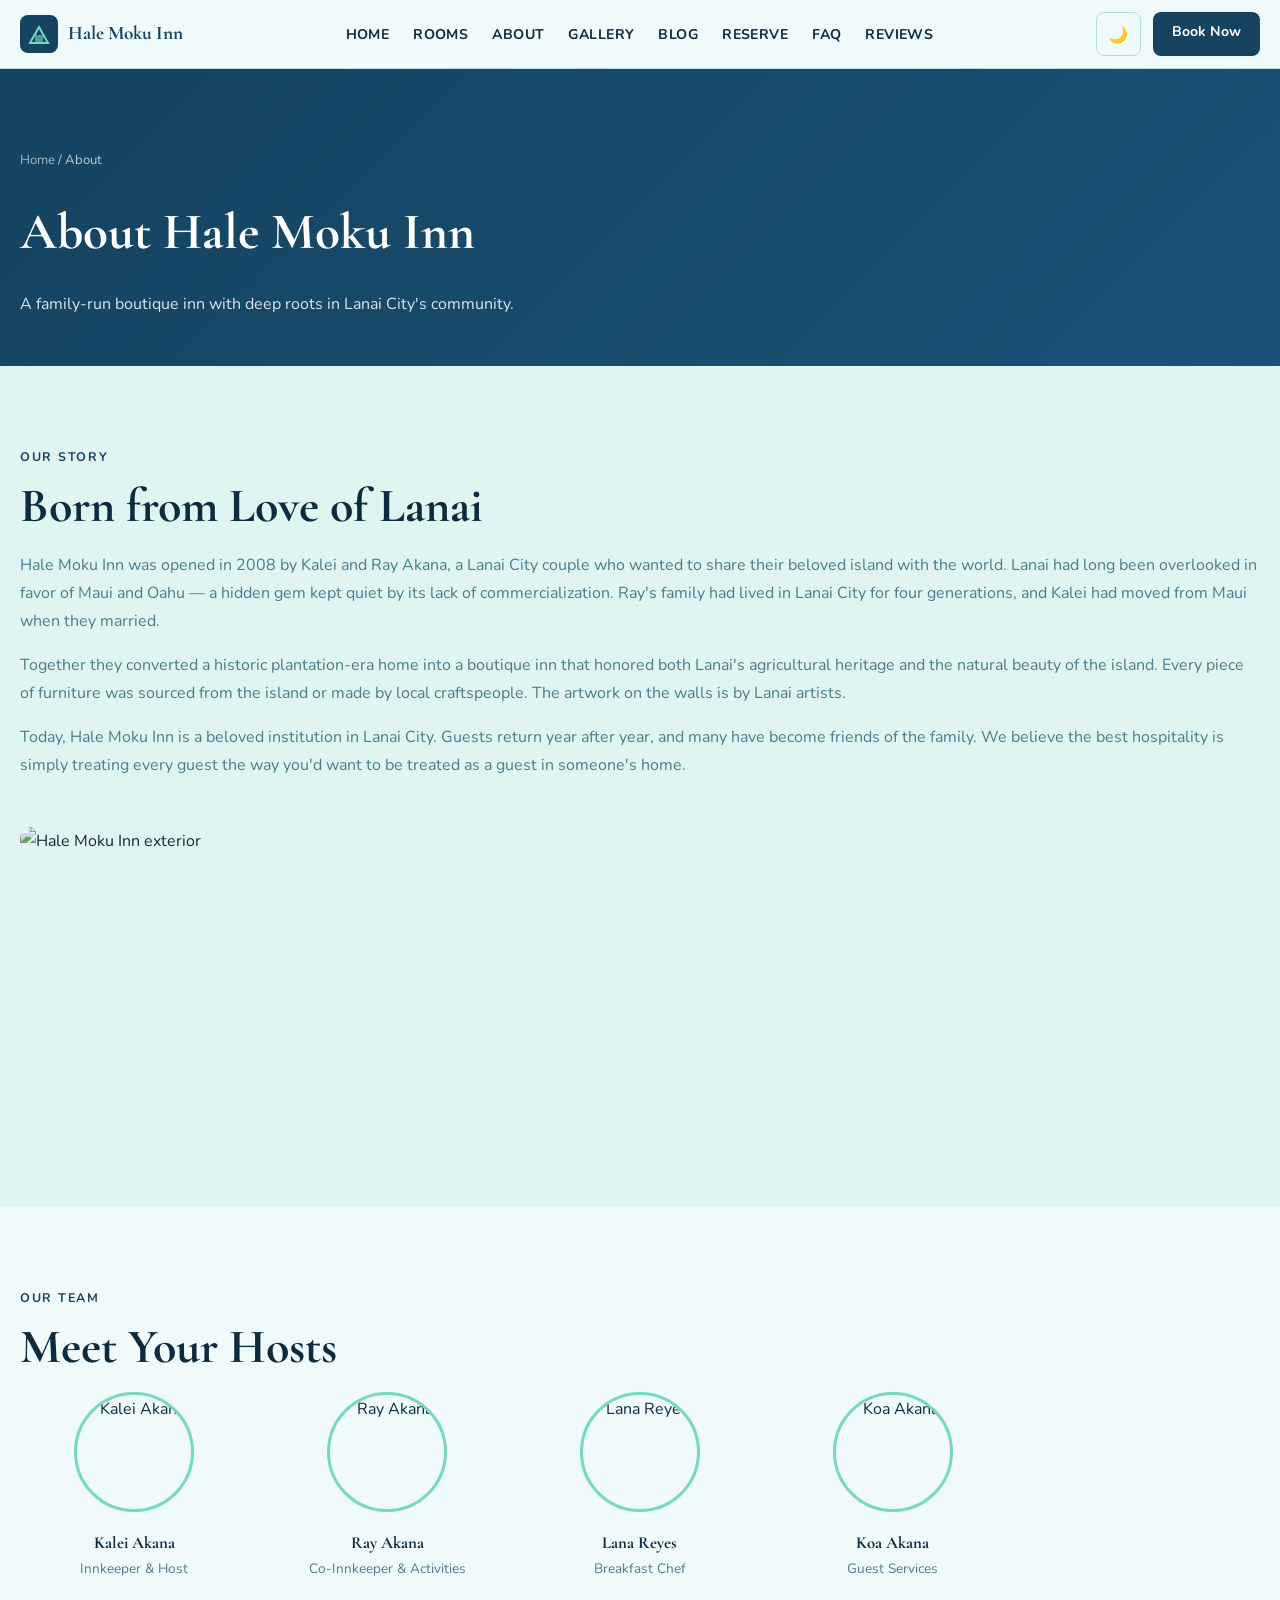
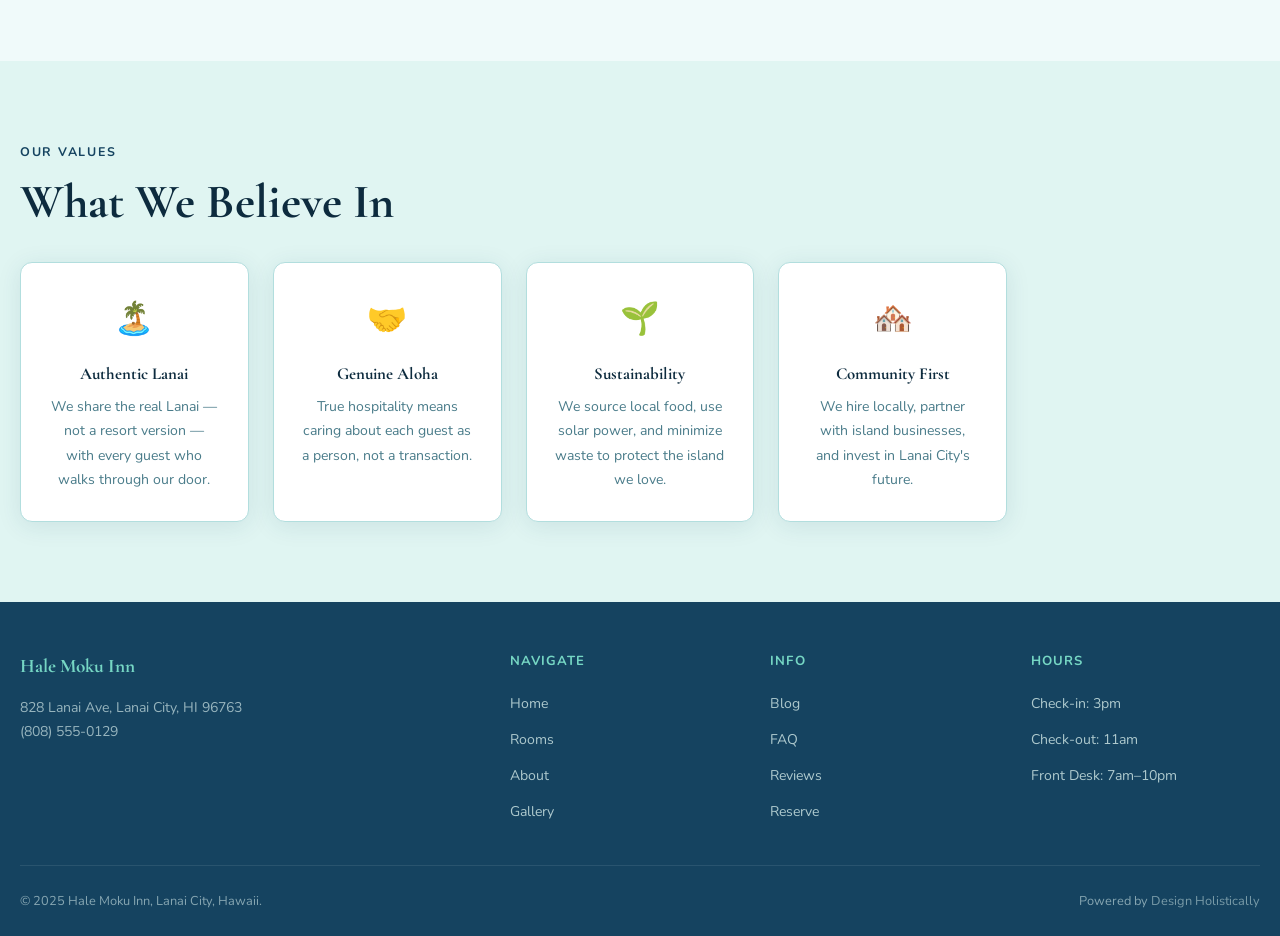
==== about.html @ 3903d4b3 "Initial commit: Hale Moku Inn — Hawaii lodging sample site (Lanai City, Lanai)" ====
<!DOCTYPE html>
<html lang="en" data-theme="light">
<head>
<meta charset="UTF-8"><meta name="viewport" content="width=device-width, initial-scale=1.0">
<title>About — Hale Moku Inn | Lanai City, Hawaii</title>
<meta name="description" content="Learn about Hale Moku Inn's story, innkeepers, and the values that make this Lanai City boutique inn special.">
<meta property="og:title" content="About — Hale Moku Inn">
<meta property="og:type" content="website">
<link rel="stylesheet" href="css/style.css">
<script type="application/ld+json">{"@context":"https://schema.org","@type":"LodgingBusiness","name":"Hale Moku Inn","description":"Your home away from home in paradise","telephone":"(808) 555-0129","address":{"@type":"PostalAddress","streetAddress":"828 Lanai Ave","addressLocality":"Lanai City","addressRegion":"HI","postalCode":"96763"},"priceRange":"$$"}</script>
</head>
<body>
<header class="site-header">
  <div class="header-inner">
    <a href="index.html" class="logo-wrap"><svg width="38" height="38" viewBox="0 0 38 38" fill="none">
  <rect width="38" height="38" rx="8" fill="#154360"/>
  <path d="M10 28 L19 12 L28 28 Z" stroke="#76D7C4" stroke-width="2" fill="none"/>
  <rect x="15" y="20" width="8" height="8" fill="#76D7C4" opacity="0.6"/>
</svg><span>Hale Moku Inn</span></a>
    <nav><ul class="nav-links" id="nav-links">
      <li><a href="index.html">Home</a></li><li><a href="services.html">Rooms</a></li><li><a href="about.html">About</a></li><li><a href="gallery.html">Gallery</a></li><li><a href="blog.html">Blog</a></li><li><a href="booking.html">Reserve</a></li><li><a href="faq.html">FAQ</a></li><li><a href="reviews.html">Reviews</a></li>
    </ul></nav>
    <div class="header-actions">
      <button id="theme-toggle" class="btn-theme">🌙</button>
      <a href="booking.html" class="btn-book">Book Now</a>
      <button class="hamburger" id="hamburger" aria-label="Menu" aria-expanded="false"><span></span><span></span><span></span></button>
    </div>
  </div>
</header>
<main>

  <div class="page-hero"><div class="section-inner">
    <div class="breadcrumb"><a href="index.html">Home</a> / About</div>
    <h1>About Hale Moku Inn</h1>
    <p>A family-run boutique inn with deep roots in Lanai City's community.</p>
  </div></div>
  <section class="section section-alt"><div class="section-inner">
    <div style="display:grid;gap:3rem;">
      <div class="reveal">
        <div class="section-label">Our Story</div>
        <h2 class="section-title">Born from Love of Lanai</h2>
        <p style="color:var(--text-muted);margin-bottom:1rem;">Hale Moku Inn was opened in 2008 by Kalei and Ray Akana, a Lanai City couple who wanted to share their beloved island with the world. Lanai had long been overlooked in favor of Maui and Oahu — a hidden gem kept quiet by its lack of commercialization. Ray's family had lived in Lanai City for four generations, and Kalei had moved from Maui when they married.</p>
        <p style="color:var(--text-muted);margin-bottom:1rem;">Together they converted a historic plantation-era home into a boutique inn that honored both Lanai's agricultural heritage and the natural beauty of the island. Every piece of furniture was sourced from the island or made by local craftspeople. The artwork on the walls is by Lanai artists.</p>
        <p style="color:var(--text-muted);">Today, Hale Moku Inn is a beloved institution in Lanai City. Guests return year after year, and many have become friends of the family. We believe the best hospitality is simply treating every guest the way you'd want to be treated as a guest in someone's home.</p>
      </div>
      <img src="https://picsum.photos/760/360?random=417" alt="Hale Moku Inn exterior" style="border-radius:12px;width:100%;height:300px;object-fit:cover;" class="reveal">
    </div>
  </div></section>
  <section class="section"><div class="section-inner">
    <div class="section-label reveal">Our Team</div>
    <h2 class="section-title reveal">Meet Your Hosts</h2>
    <div class="team-grid">
      <div class="team-card reveal"><img src="https://picsum.photos/120/120?random=418" alt="Kalei Akana"><h3>Kalei Akana</h3><p>Innkeeper & Host</p></div>
      <div class="team-card reveal"><img src="https://picsum.photos/120/120?random=419" alt="Ray Akana"><h3>Ray Akana</h3><p>Co-Innkeeper & Activities</p></div>
      <div class="team-card reveal"><img src="https://picsum.photos/120/120?random=420" alt="Lana Reyes"><h3>Lana Reyes</h3><p>Breakfast Chef</p></div>
      <div class="team-card reveal"><img src="https://picsum.photos/120/120?random=421" alt="Koa Akana"><h3>Koa Akana</h3><p>Guest Services</p></div>
    </div>
  </div></section>
  <section class="section section-alt"><div class="section-inner">
    <div class="section-label reveal">Our Values</div>
    <h2 class="section-title reveal">What We Believe In</h2>
    <div class="values-grid">
      <div class="value-card reveal"><div class="value-icon">🏝️</div><h3>Authentic Lanai</h3><p>We share the real Lanai — not a resort version — with every guest who walks through our door.</p></div>
      <div class="value-card reveal"><div class="value-icon">🤝</div><h3>Genuine Aloha</h3><p>True hospitality means caring about each guest as a person, not a transaction.</p></div>
      <div class="value-card reveal"><div class="value-icon">🌱</div><h3>Sustainability</h3><p>We source local food, use solar power, and minimize waste to protect the island we love.</p></div>
      <div class="value-card reveal"><div class="value-icon">🏘️</div><h3>Community First</h3><p>We hire locally, partner with island businesses, and invest in Lanai City's future.</p></div>
    </div>
  </div></section>

</main>
<footer class="site-footer">
  <div class="footer-inner">
    <div class="footer-brand"><div class="logo-wrap" style="color:var(--accent);">Hale Moku Inn</div><p>828 Lanai Ave, Lanai City, HI 96763<br>(808) 555-0129</p></div>
    <div class="footer-col"><h4>Navigate</h4><ul><li><a href="index.html">Home</a></li><li><a href="services.html">Rooms</a></li><li><a href="about.html">About</a></li><li><a href="gallery.html">Gallery</a></li></ul></div>
    <div class="footer-col"><h4>Info</h4><ul><li><a href="blog.html">Blog</a></li><li><a href="faq.html">FAQ</a></li><li><a href="reviews.html">Reviews</a></li><li><a href="booking.html">Reserve</a></li></ul></div>
    <div class="footer-col"><h4>Hours</h4><ul><li><a href="#">Check-in: 3pm</a></li><li><a href="#">Check-out: 11am</a></li><li><a href="#">Front Desk: 7am–10pm</a></li></ul></div>
  </div>
  <div class="footer-bottom"><span>© 2025 Hale Moku Inn, Lanai City, Hawaii.</span><span>Powered by <a href="https://designholistically.com" target="_blank" rel="noopener">Design Holistically</a></span></div>
</footer>
<button class="back-to-top" id="back-to-top" aria-label="Back to top">↑</button>
<script src="js/main.js"></script>
</body>
</html>
---- css/style.css ----
@import url('https://fonts.googleapis.com/css2?family=Cormorant+Garamond:ital,wght@0,400;0,600;0,700;1,400&family=Nunito:wght@400;600;700&display=swap');
:root {
  --primary: #154360;
  --accent: #76D7C4;
  --bg: #F0FAFA;
  --bg2: #E0F5F2;
  --text: #0D2B3E;
  --text-muted: #4A7C8A;
  --border: #B2DEDE;
  --white: #ffffff;
  --shadow: 0 4px 24px rgba(21,67,96,0.10);
  --radius: 12px;
  --font-heading: 'Cormorant Garamond', serif;
  --font-body: 'Nunito', sans-serif;
  --transition: all 0.3s ease;
}
[data-theme="dark"] {
  --bg: #071520;
  --bg2: #0C1E2E;
  --text: #E0F5F2;
  --text-muted: #76D7C4;
  --border: #1A3A52;
  --white: #0C1E2E;
  --shadow: 0 4px 24px rgba(0,0,0,0.45);
}
*, *::before, *::after { box-sizing: border-box; margin: 0; padding: 0; }
html { scroll-behavior: smooth; }
body { font-family: var(--font-body); background: var(--bg); color: var(--text); line-height: 1.75; transition: background 0.3s, color 0.3s; }
img { max-width: 100%; display: block; }
a { color: var(--primary); text-decoration: none; }
.site-header { position: sticky; top: 0; z-index: 100; background: rgba(240,250,250,0.88); backdrop-filter: blur(12px); border-bottom: 1px solid var(--border); padding: 0 1.25rem; }
[data-theme="dark"] .site-header { background: rgba(7,21,32,0.88); }
.header-inner { max-width: 1280px; margin: 0 auto; display: flex; align-items: center; justify-content: space-between; height: 68px; }
.logo-wrap { display: flex; align-items: center; gap: 0.6rem; font-family: var(--font-heading); font-size: 1.2rem; font-weight: 700; color: var(--primary); }
.nav-links { display: flex; gap: 1.5rem; list-style: none; }
.nav-links a { font-size: 0.88rem; font-weight: 700; color: var(--text); letter-spacing: 0.03em; text-transform: uppercase; transition: color 0.2s; }
.nav-links a:hover { color: var(--primary); }
.header-actions { display: flex; align-items: center; gap: 0.75rem; }
.btn-theme { background: none; border: 1px solid var(--border); border-radius: 8px; padding: 0.4rem 0.7rem; cursor: pointer; color: var(--text); font-size: 1rem; min-width: 44px; min-height: 44px; transition: var(--transition); }
.btn-book { background: var(--primary); color: #fff; border: none; border-radius: 8px; padding: 0.5rem 1.2rem; font-weight: 700; cursor: pointer; font-size: 0.88rem; min-height: 44px; transition: var(--transition); }
.btn-book:hover { background: var(--accent); color: var(--primary); }
.hamburger { display: none; flex-direction: column; gap: 5px; background: none; border: none; cursor: pointer; padding: 0.5rem; min-width: 44px; min-height: 44px; justify-content: center; align-items: center; }
.hamburger span { width: 24px; height: 2px; background: var(--text); border-radius: 2px; transition: var(--transition); }
@media (max-width: 768px) { .nav-links { display: none; flex-direction: column; position: absolute; top: 68px; left: 0; right: 0; background: var(--bg); border-bottom: 1px solid var(--border); padding: 1rem 1.25rem; gap: 0.5rem; } .nav-links.open { display: flex; } .hamburger { display: flex; } .btn-book { display: none; } }
.hero { position: relative; min-height: 92vh; display: flex; align-items: center; overflow: hidden; }
.hero-bg { position: absolute; inset: 0; }
.hero-bg img { width: 100%; height: 100%; object-fit: cover; }
.hero-overlay { position: absolute; inset: 0; background: linear-gradient(160deg, rgba(21,67,96,0.78) 0%, rgba(118,215,196,0.25) 100%); }
.hero-content { position: relative; z-index: 2; max-width: 1280px; margin: 0 auto; padding: 4rem 1.25rem; }
.hero-badge { display: inline-block; background: rgba(118,215,196,0.2); color: var(--accent); border: 1px solid rgba(118,215,196,0.5); border-radius: 20px; padding: 0.3rem 1rem; font-size: 0.78rem; font-weight: 700; letter-spacing: 0.1em; text-transform: uppercase; margin-bottom: 1.5rem; }
.hero h1 { font-family: var(--font-heading); font-size: clamp(2.8rem, 6vw, 5rem); font-weight: 700; color: #fff; line-height: 1.1; margin-bottom: 1.25rem; max-width: 680px; }
.hero p { font-size: 1.1rem; color: rgba(255,255,255,0.88); max-width: 500px; margin-bottom: 2rem; }
.hero-cta { display: flex; gap: 1rem; flex-wrap: wrap; }
.btn-primary { background: var(--accent); color: var(--primary); border: none; border-radius: 8px; padding: 0.85rem 2rem; font-weight: 700; font-size: 1rem; cursor: pointer; transition: var(--transition); min-height: 44px; display: inline-flex; align-items: center; gap: 0.5rem; }
.btn-primary:hover { background: #fff; }
.btn-secondary { background: transparent; color: #fff; border: 2px solid rgba(255,255,255,0.65); border-radius: 8px; padding: 0.85rem 2rem; font-weight: 700; font-size: 1rem; cursor: pointer; transition: var(--transition); min-height: 44px; display: inline-flex; align-items: center; }
.btn-secondary:hover { background: rgba(255,255,255,0.15); }
.section { padding: 5rem 1.25rem; }
.section-inner { max-width: 1280px; margin: 0 auto; }
.section-label { font-size: 0.78rem; font-weight: 700; letter-spacing: 0.14em; text-transform: uppercase; color: var(--primary); margin-bottom: 0.75rem; }
.section-title { font-family: var(--font-heading); font-size: clamp(1.8rem, 4vw, 3rem); font-weight: 700; color: var(--text); line-height: 1.15; margin-bottom: 1rem; }
.section-sub { font-size: 1.05rem; color: var(--text-muted); max-width: 600px; margin-bottom: 3rem; }
.section-alt { background: var(--bg2); }
.services-grid { display: grid; grid-template-columns: repeat(auto-fill, minmax(280px, 1fr)); gap: 1.5rem; }
.service-card { background: var(--white); border: 1px solid var(--border); border-radius: var(--radius); overflow: hidden; transition: var(--transition); box-shadow: var(--shadow); }
.service-card:hover { transform: translateY(-4px); box-shadow: 0 14px 40px rgba(21,67,96,0.15); }
.service-card img { width: 100%; height: 200px; object-fit: cover; }
.service-card-body { padding: 1.5rem; }
.service-card h3 { font-family: var(--font-heading); font-size: 1.25rem; color: var(--text); margin-bottom: 0.4rem; }
.service-card p { font-size: 0.9rem; color: var(--text-muted); margin-bottom: 0.75rem; }
.service-price { font-size: 1.05rem; font-weight: 700; color: var(--primary); }
.testimonials-grid { display: grid; grid-template-columns: repeat(auto-fill, minmax(280px, 1fr)); gap: 1.5rem; }
.testimonial-card { background: var(--white); border: 1px solid var(--border); border-radius: var(--radius); padding: 2rem; box-shadow: var(--shadow); }
.stars { color: var(--accent); font-size: 1.1rem; margin-bottom: 0.75rem; }
.testimonial-text { font-style: italic; font-family: var(--font-heading); font-size: 1rem; color: var(--text-muted); margin-bottom: 1.25rem; }
.testimonial-author { display: flex; align-items: center; gap: 0.75rem; }
.testimonial-author img { width: 44px; height: 44px; border-radius: 50%; object-fit: cover; }
.testimonial-author strong { display: block; font-size: 0.88rem; color: var(--text); }
.testimonial-author span { font-size: 0.78rem; color: var(--text-muted); }
.cta-banner { background: linear-gradient(135deg, var(--primary), #1A5276); color: #fff; padding: 4rem 1.25rem; text-align: center; }
.cta-banner h2 { font-family: var(--font-heading); font-size: clamp(1.8rem, 3vw, 2.8rem); margin-bottom: 1rem; }
.cta-banner p { font-size: 1rem; opacity: 0.85; margin-bottom: 2rem; max-width: 500px; margin-left: auto; margin-right: auto; }
.gallery-grid { display: grid; grid-template-columns: repeat(2, 1fr); gap: 1rem; }
@media (min-width: 768px) { .gallery-grid { grid-template-columns: repeat(3, 1fr); } }
@media (min-width: 1280px) { .gallery-grid { grid-template-columns: repeat(4, 1fr); } }
.gallery-item { border-radius: var(--radius); overflow: hidden; aspect-ratio: 1; cursor: pointer; }
.gallery-item img { width: 100%; height: 100%; object-fit: cover; transition: transform 0.4s; }
.gallery-item:hover img { transform: scale(1.05); }
.blog-grid { display: grid; grid-template-columns: repeat(auto-fill, minmax(300px, 1fr)); gap: 1.5rem; }
.blog-card { background: var(--white); border: 1px solid var(--border); border-radius: var(--radius); overflow: hidden; transition: var(--transition); box-shadow: var(--shadow); }
.blog-card:hover { transform: translateY(-3px); }
.blog-card img { width: 100%; height: 200px; object-fit: cover; }
.blog-card-body { padding: 1.5rem; }
.blog-tag { font-size: 0.75rem; font-weight: 700; letter-spacing: 0.1em; text-transform: uppercase; color: var(--primary); margin-bottom: 0.5rem; }
.blog-card h3 { font-family: var(--font-heading); font-size: 1.1rem; color: var(--text); margin-bottom: 0.4rem; line-height: 1.3; }
.blog-card p { font-size: 0.9rem; color: var(--text-muted); margin-bottom: 0.75rem; }
.blog-meta { font-size: 0.78rem; color: var(--text-muted); }
.read-more { color: var(--primary); font-weight: 700; font-size: 0.9rem; }
.blog-post { max-width: 760px; margin: 0 auto; padding: 3rem 1.25rem; }
.blog-post h1 { font-family: var(--font-heading); font-size: clamp(1.8rem, 4vw, 2.8rem); color: var(--text); margin-bottom: 1rem; line-height: 1.2; }
.blog-post .meta { font-size: 0.82rem; color: var(--text-muted); margin-bottom: 2rem; }
.blog-post img { border-radius: var(--radius); margin: 2rem 0; width: 100%; height: 400px; object-fit: cover; }
.blog-post h2 { font-family: var(--font-heading); font-size: 1.6rem; color: var(--text); margin: 2rem 0 0.75rem; }
.blog-post p { font-size: 1rem; color: var(--text-muted); margin-bottom: 1.25rem; }
.blog-post ul { margin: 1rem 0 1.5rem 1.5rem; color: var(--text-muted); }
.blog-post ul li { margin-bottom: 0.5rem; }
.booking-section { max-width: 680px; margin: 0 auto; padding: 3rem 1.25rem; }
.step-indicator { display: flex; gap: 0.5rem; margin-bottom: 2.5rem; }
.step { flex: 1; height: 4px; border-radius: 2px; background: var(--border); transition: var(--transition); }
.step.active { background: var(--primary); }
.step.done { background: var(--accent); }
.form-group { margin-bottom: 1.5rem; }
.form-group label { display: block; font-weight: 700; font-size: 0.88rem; margin-bottom: 0.5rem; color: var(--text); }
.form-group input, .form-group select, .form-group textarea { width: 100%; padding: 0.75rem 1rem; border: 1px solid var(--border); border-radius: 8px; font-family: var(--font-body); font-size: 0.95rem; background: var(--bg); color: var(--text); transition: border-color 0.2s; min-height: 44px; }
.form-group input:focus, .form-group select:focus, .form-group textarea:focus { outline: none; border-color: var(--primary); }
.form-group textarea { min-height: 120px; resize: vertical; }
.form-nav { display: flex; gap: 1rem; justify-content: space-between; margin-top: 2rem; }
.booking-step { display: none; }
.booking-step.active { display: block; }
.service-option { border: 2px solid var(--border); border-radius: var(--radius); padding: 1.25rem; cursor: pointer; transition: var(--transition); margin-bottom: 0.75rem; }
.service-option:hover, .service-option.selected { border-color: var(--primary); background: rgba(21,67,96,0.05); }
.service-option h3 { font-family: var(--font-heading); font-size: 1.05rem; color: var(--text); }
.service-option p { font-size: 0.85rem; color: var(--text-muted); }
.confirmation-box { background: var(--bg2); border: 1px solid var(--border); border-radius: var(--radius); padding: 2rem; text-align: center; }
.confirmation-box .check { font-size: 3rem; margin-bottom: 1rem; }
.confirmation-box h2 { font-family: var(--font-heading); font-size: 1.8rem; color: var(--primary); margin-bottom: 0.5rem; }
.admin-login { max-width: 400px; margin: 6rem auto; padding: 0 1.25rem; }
.admin-card { background: var(--white); border: 1px solid var(--border); border-radius: var(--radius); padding: 2.5rem; box-shadow: var(--shadow); }
.admin-card h1 { font-family: var(--font-heading); font-size: 1.8rem; color: var(--text); margin-bottom: 0.5rem; }
.admin-card p { font-size: 0.88rem; color: var(--text-muted); margin-bottom: 2rem; }
.admin-dash { display: none; max-width: 1200px; margin: 0 auto; padding: 2rem 1.25rem; }
.stats-grid { display: grid; grid-template-columns: repeat(2, 1fr); gap: 1rem; margin-bottom: 2rem; }
@media (min-width: 768px) { .stats-grid { grid-template-columns: repeat(4, 1fr); } }
.stat-card { background: var(--white); border: 1px solid var(--border); border-radius: var(--radius); padding: 1.5rem; text-align: center; box-shadow: var(--shadow); }
.stat-card .stat-num { font-family: var(--font-heading); font-size: 2.2rem; font-weight: 700; color: var(--primary); }
.stat-card .stat-label { font-size: 0.82rem; color: var(--text-muted); margin-top: 0.25rem; }
.admin-table-wrap { background: var(--white); border: 1px solid var(--border); border-radius: var(--radius); padding: 1.5rem; box-shadow: var(--shadow); margin-bottom: 1.5rem; overflow-x: auto; }
.admin-table-wrap h2 { font-family: var(--font-heading); font-size: 1.2rem; margin-bottom: 1rem; color: var(--text); }
table { width: 100%; border-collapse: collapse; font-size: 0.88rem; }
th { text-align: left; padding: 0.6rem 0.75rem; background: var(--bg2); font-weight: 700; font-size: 0.78rem; text-transform: uppercase; letter-spacing: 0.05em; color: var(--text-muted); }
td { padding: 0.7rem 0.75rem; border-top: 1px solid var(--border); color: var(--text); }
.badge { display: inline-block; padding: 0.2rem 0.6rem; border-radius: 12px; font-size: 0.75rem; font-weight: 700; }
.badge-green { background: #D1FAE5; color: #065F46; }
.badge-yellow { background: #FEF3C7; color: #92400E; }
.badge-red { background: #FEE2E2; color: #991B1B; }
.faq-list { max-width: 760px; margin: 0 auto; }
.faq-item { border-bottom: 1px solid var(--border); }
.faq-question { width: 100%; background: none; border: none; text-align: left; padding: 1.25rem 0; font-family: var(--font-heading); font-size: 1.1rem; color: var(--text); cursor: pointer; display: flex; justify-content: space-between; align-items: center; gap: 1rem; min-height: 44px; }
.faq-question:hover { color: var(--primary); }
.faq-icon { font-size: 1.2rem; color: var(--primary); flex-shrink: 0; transition: transform 0.3s; }
.faq-answer { font-size: 0.95rem; color: var(--text-muted); padding-bottom: 1.25rem; display: none; }
.faq-answer.open { display: block; }
.faq-icon.open { transform: rotate(45deg); }
.reviews-grid { display: grid; grid-template-columns: repeat(auto-fill, minmax(280px, 1fr)); gap: 1.5rem; }
.review-card { background: var(--white); border: 1px solid var(--border); border-radius: var(--radius); padding: 1.75rem; box-shadow: var(--shadow); }
.team-grid { display: grid; grid-template-columns: repeat(auto-fill, minmax(220px, 1fr)); gap: 1.5rem; }
.team-card { text-align: center; }
.team-card img { width: 120px; height: 120px; border-radius: 50%; margin: 0 auto 1rem; object-fit: cover; border: 3px solid var(--accent); }
.team-card h3 { font-family: var(--font-heading); font-size: 1.05rem; color: var(--text); }
.team-card p { font-size: 0.85rem; color: var(--text-muted); }
.values-grid { display: grid; grid-template-columns: repeat(auto-fill, minmax(220px, 1fr)); gap: 1.5rem; margin-top: 2rem; }
.value-card { background: var(--white); border: 1px solid var(--border); border-radius: var(--radius); padding: 1.75rem; text-align: center; box-shadow: var(--shadow); }
.value-icon { font-size: 2rem; margin-bottom: 0.75rem; }
.value-card h3 { font-family: var(--font-heading); font-size: 1.05rem; color: var(--text); margin-bottom: 0.4rem; }
.value-card p { font-size: 0.88rem; color: var(--text-muted); }
.site-footer { background: var(--primary); color: rgba(224,245,242,0.85); padding: 3rem 1.25rem 1.5rem; }
.footer-inner { max-width: 1280px; margin: 0 auto; display: grid; grid-template-columns: 1fr; gap: 2rem; }
@media (min-width: 768px) { .footer-inner { grid-template-columns: 2fr 1fr 1fr 1fr; } }
.footer-brand p { font-size: 0.88rem; opacity: 0.75; margin-top: 0.75rem; max-width: 280px; }
.footer-col h4 { font-weight: 700; font-size: 0.82rem; letter-spacing: 0.08em; text-transform: uppercase; color: var(--accent); margin-bottom: 1rem; }
.footer-col ul { list-style: none; }
.footer-col ul li { margin-bottom: 0.5rem; }
.footer-col ul li a { color: rgba(224,245,242,0.75); font-size: 0.88rem; transition: color 0.2s; }
.footer-col ul li a:hover { color: #fff; }
.footer-bottom { max-width: 1280px; margin: 2rem auto 0; padding-top: 1.5rem; border-top: 1px solid rgba(224,245,242,0.15); display: flex; flex-wrap: wrap; justify-content: space-between; gap: 0.5rem; font-size: 0.8rem; opacity: 0.65; }
.footer-bottom a { color: rgba(224,245,242,0.75); }
.back-to-top { position: fixed; bottom: 1.5rem; right: 1.5rem; width: 44px; height: 44px; background: var(--primary); color: #fff; border: none; border-radius: 50%; cursor: pointer; font-size: 1.2rem; display: flex; align-items: center; justify-content: center; box-shadow: 0 4px 16px rgba(0,0,0,0.2); opacity: 0; pointer-events: none; transition: var(--transition); z-index: 90; }
.back-to-top.visible { opacity: 1; pointer-events: all; }
.reveal { opacity: 0; transform: translateY(26px); transition: opacity 0.6s ease, transform 0.6s ease; }
.reveal.visible { opacity: 1; transform: none; }
.page-hero { background: linear-gradient(135deg, var(--primary) 0%, #1A5276 100%); color: #fff; padding: 5rem 1.25rem 3rem; }
.page-hero h1 { font-family: var(--font-heading); font-size: clamp(2rem, 4vw, 3.2rem); margin-bottom: 0.75rem; }
.page-hero p { font-size: 1rem; opacity: 0.85; max-width: 560px; }
.breadcrumb { font-size: 0.82rem; opacity: 0.72; margin-bottom: 1rem; }
.breadcrumb a { color: rgba(255,255,255,0.85); }
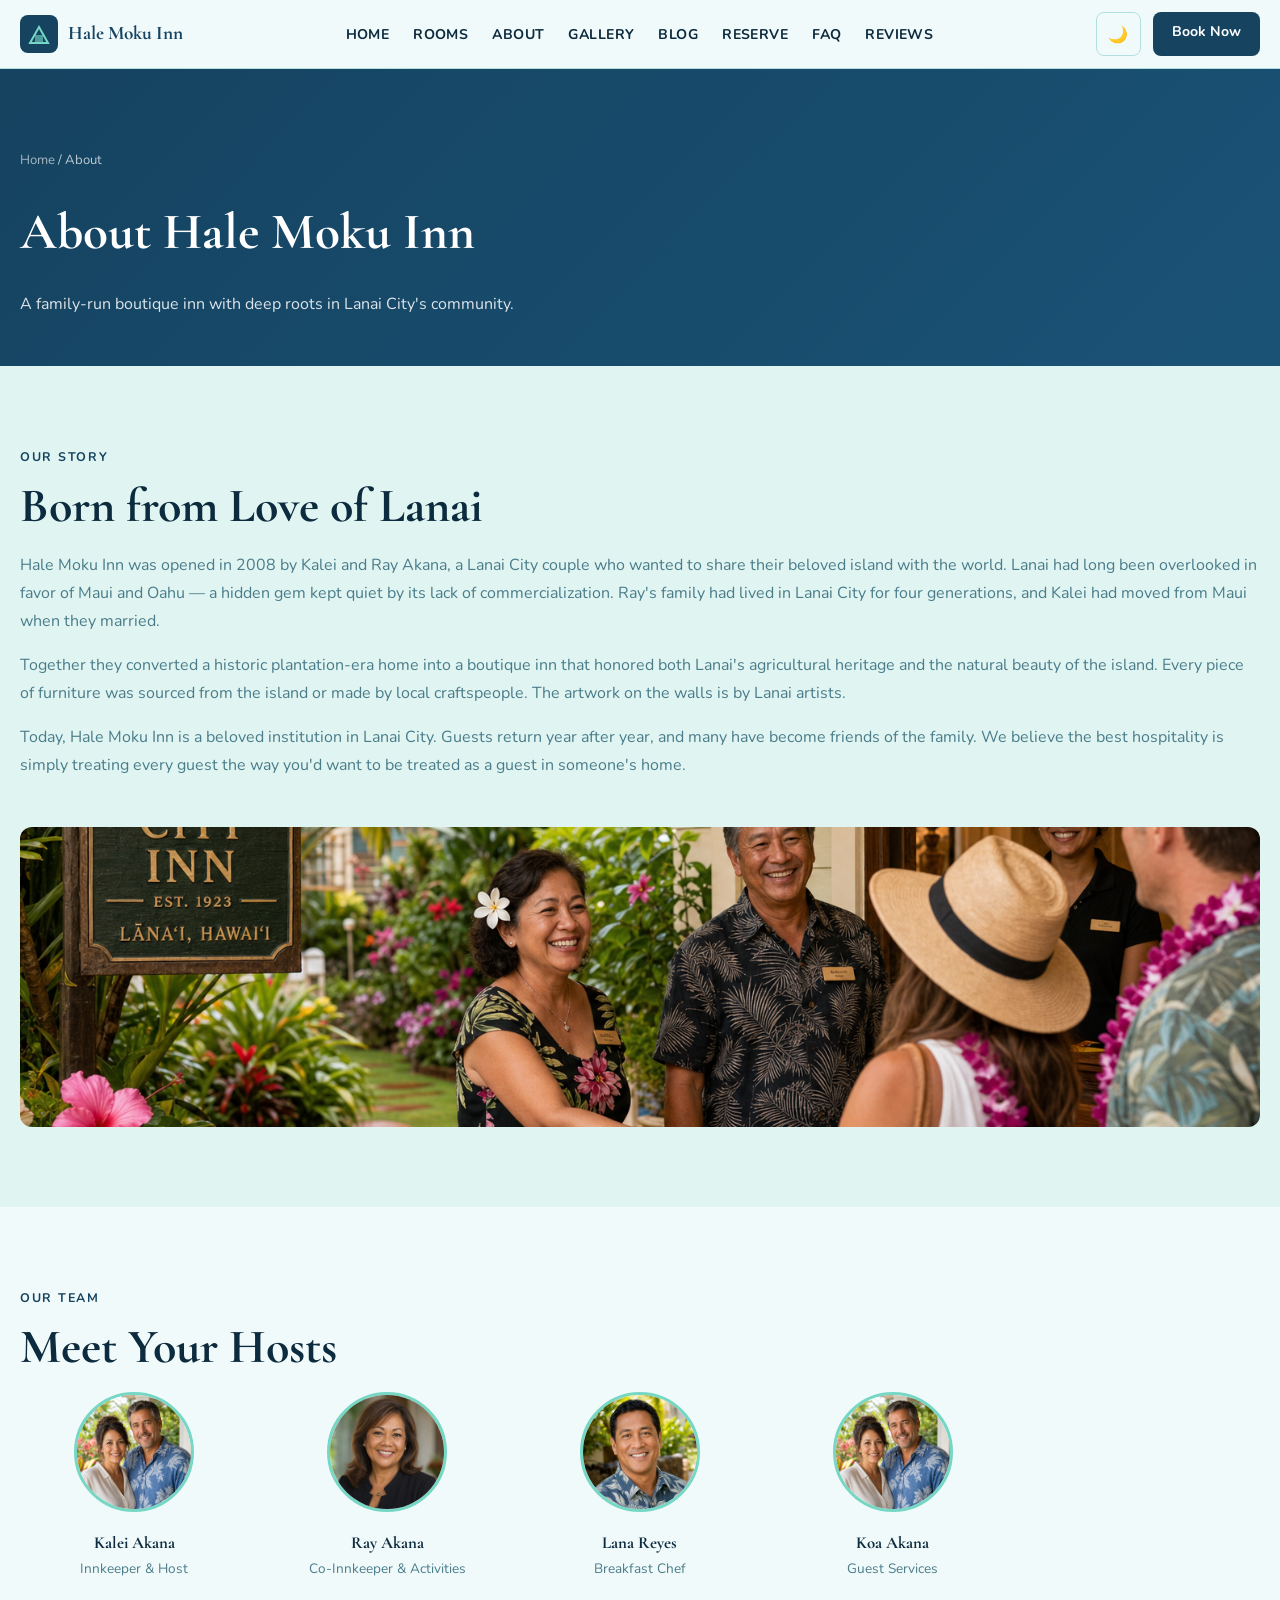
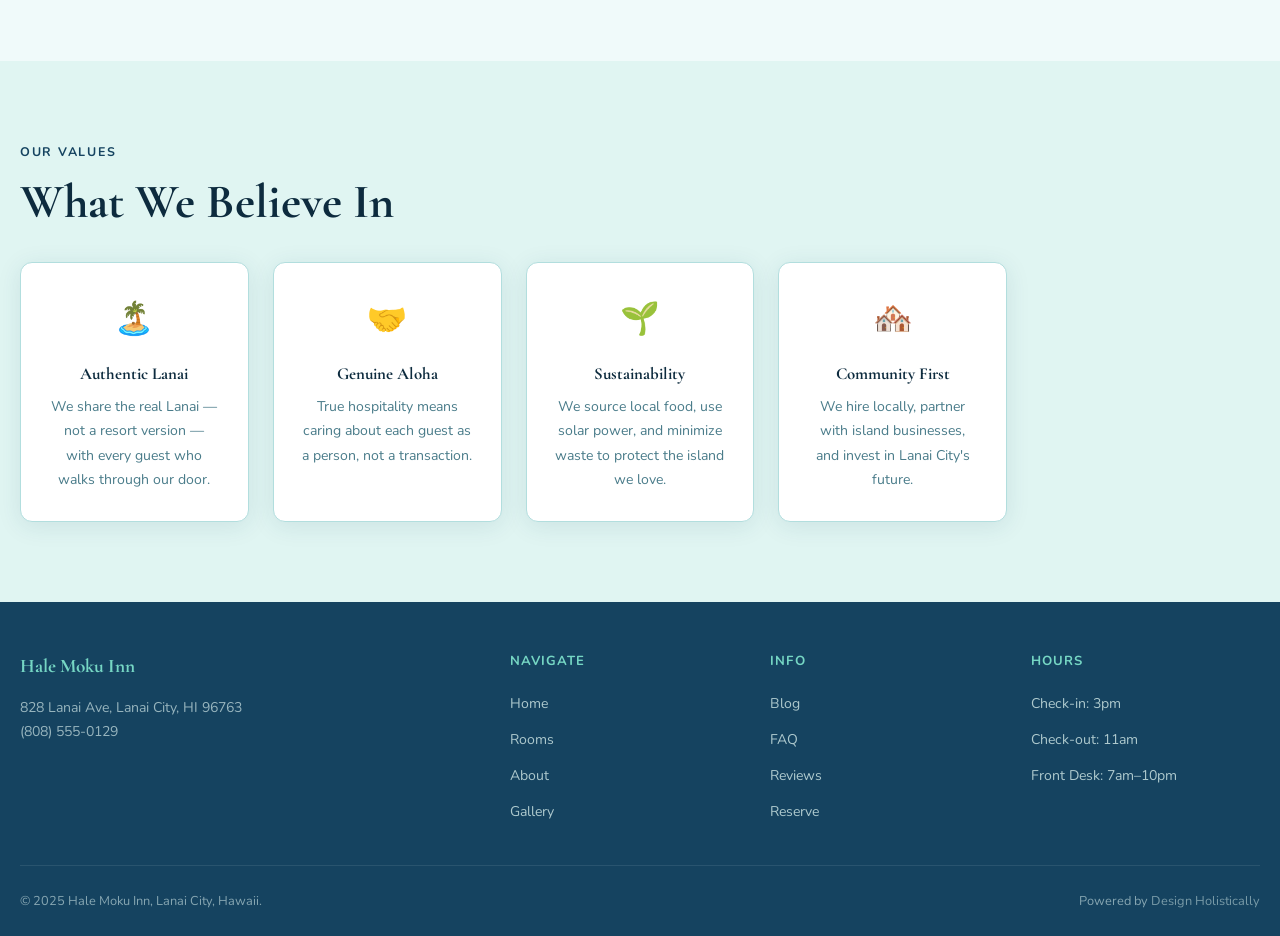
==== commit dcbdbedf: "Initial commit: Hale Moku Inn — Hawaii lodging sample site (Lanai City, Lanai)" ====
--- a/about.html
+++ b/about.html
@@ -43,17 +43,17 @@
         <p style="color:var(--text-muted);margin-bottom:1rem;">Together they converted a historic plantation-era home into a boutique inn that honored both Lanai's agricultural heritage and the natural beauty of the island. Every piece of furniture was sourced from the island or made by local craftspeople. The artwork on the walls is by Lanai artists.</p>
         <p style="color:var(--text-muted);">Today, Hale Moku Inn is a beloved institution in Lanai City. Guests return year after year, and many have become friends of the family. We believe the best hospitality is simply treating every guest the way you'd want to be treated as a guest in someone's home.</p>
       </div>
-      <img src="https://picsum.photos/760/360?random=417" alt="Hale Moku Inn exterior" style="border-radius:12px;width:100%;height:300px;object-fit:cover;" class="reveal">
+      <img src="images/about.png" alt="Hale Moku Inn exterior" style="border-radius:12px;width:100%;height:300px;object-fit:cover;" class="reveal">
     </div>
   </div></section>
   <section class="section"><div class="section-inner">
     <div class="section-label reveal">Our Team</div>
     <h2 class="section-title reveal">Meet Your Hosts</h2>
     <div class="team-grid">
-      <div class="team-card reveal"><img src="https://picsum.photos/120/120?random=418" alt="Kalei Akana"><h3>Kalei Akana</h3><p>Innkeeper & Host</p></div>
-      <div class="team-card reveal"><img src="https://picsum.photos/120/120?random=419" alt="Ray Akana"><h3>Ray Akana</h3><p>Co-Innkeeper & Activities</p></div>
-      <div class="team-card reveal"><img src="https://picsum.photos/120/120?random=420" alt="Lana Reyes"><h3>Lana Reyes</h3><p>Breakfast Chef</p></div>
-      <div class="team-card reveal"><img src="https://picsum.photos/120/120?random=421" alt="Koa Akana"><h3>Koa Akana</h3><p>Guest Services</p></div>
+      <div class="team-card reveal"><img src="images/avatar-1.png" alt="Kalei Akana"><h3>Kalei Akana</h3><p>Innkeeper & Host</p></div>
+      <div class="team-card reveal"><img src="images/avatar-2.png" alt="Ray Akana"><h3>Ray Akana</h3><p>Co-Innkeeper & Activities</p></div>
+      <div class="team-card reveal"><img src="images/avatar-3.png" alt="Lana Reyes"><h3>Lana Reyes</h3><p>Breakfast Chef</p></div>
+      <div class="team-card reveal"><img src="images/avatar-1.png" alt="Koa Akana"><h3>Koa Akana</h3><p>Guest Services</p></div>
     </div>
   </div></section>
   <section class="section section-alt"><div class="section-inner">
